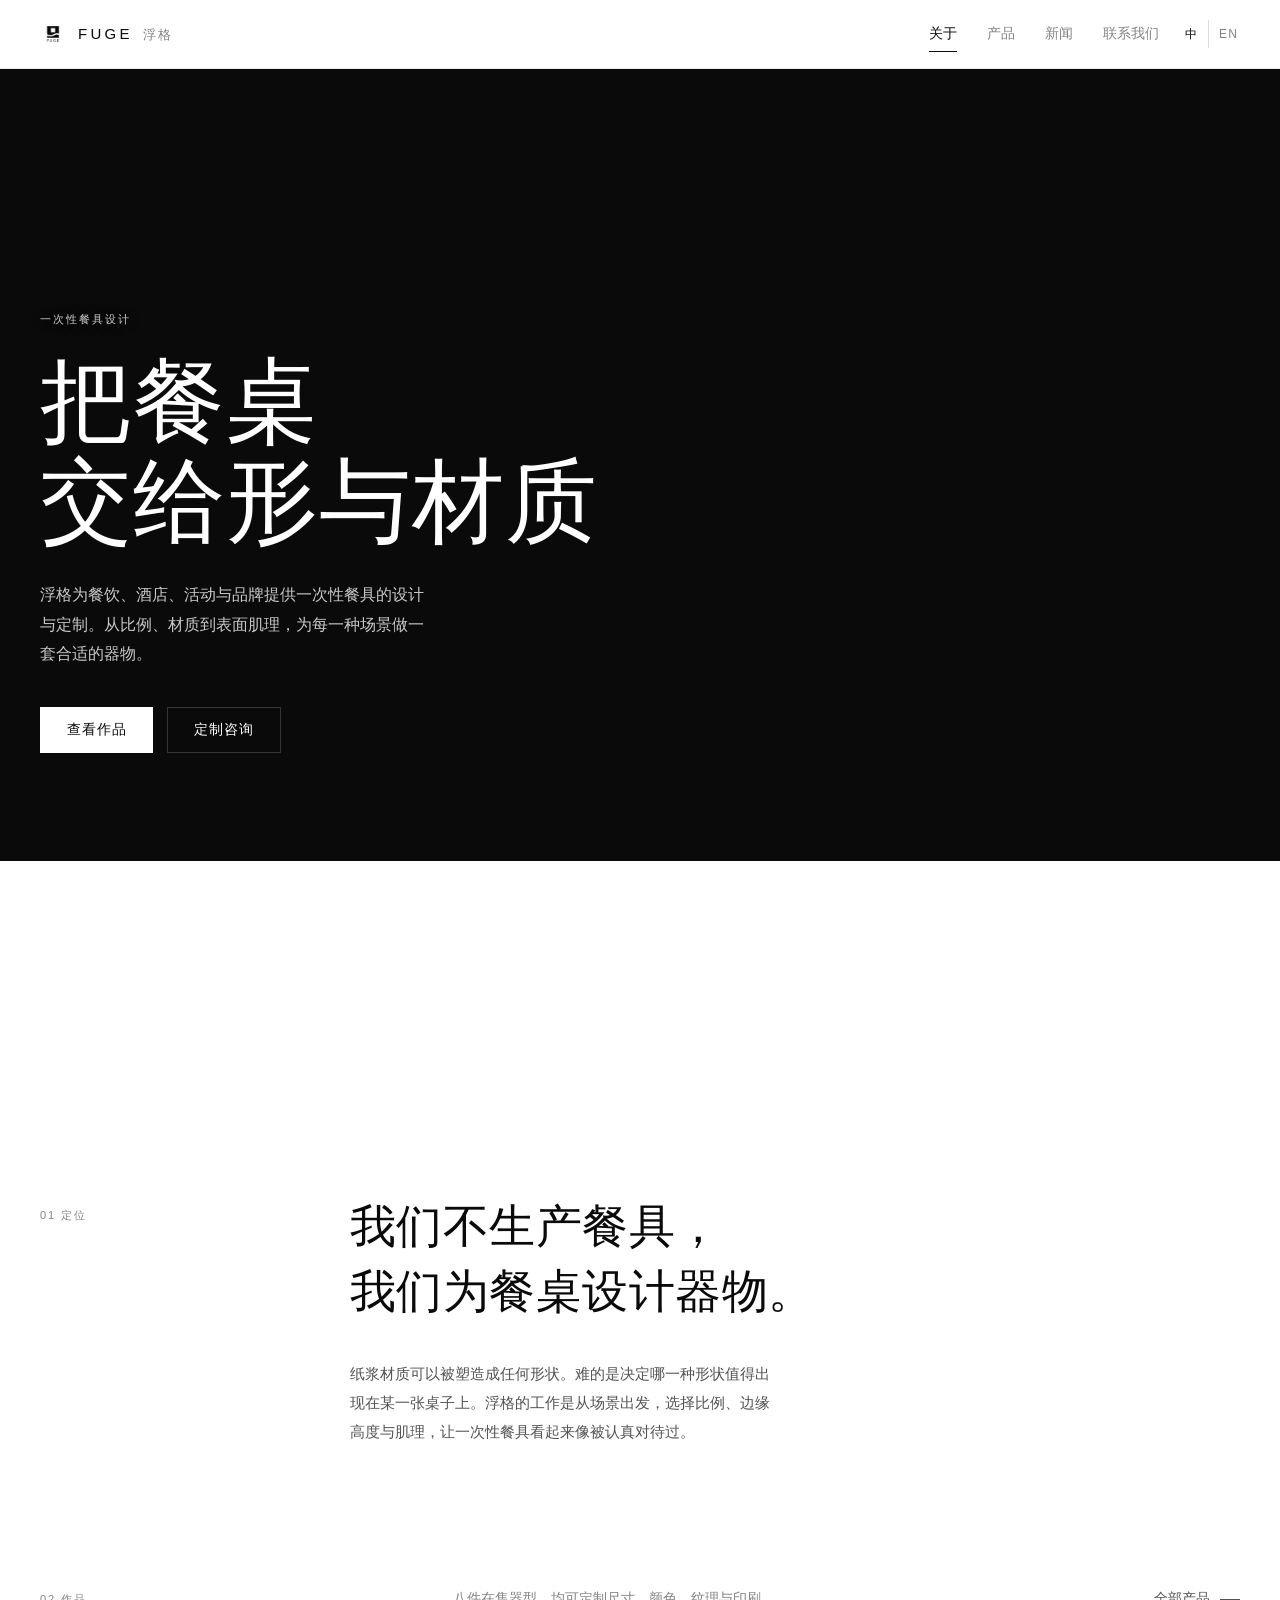
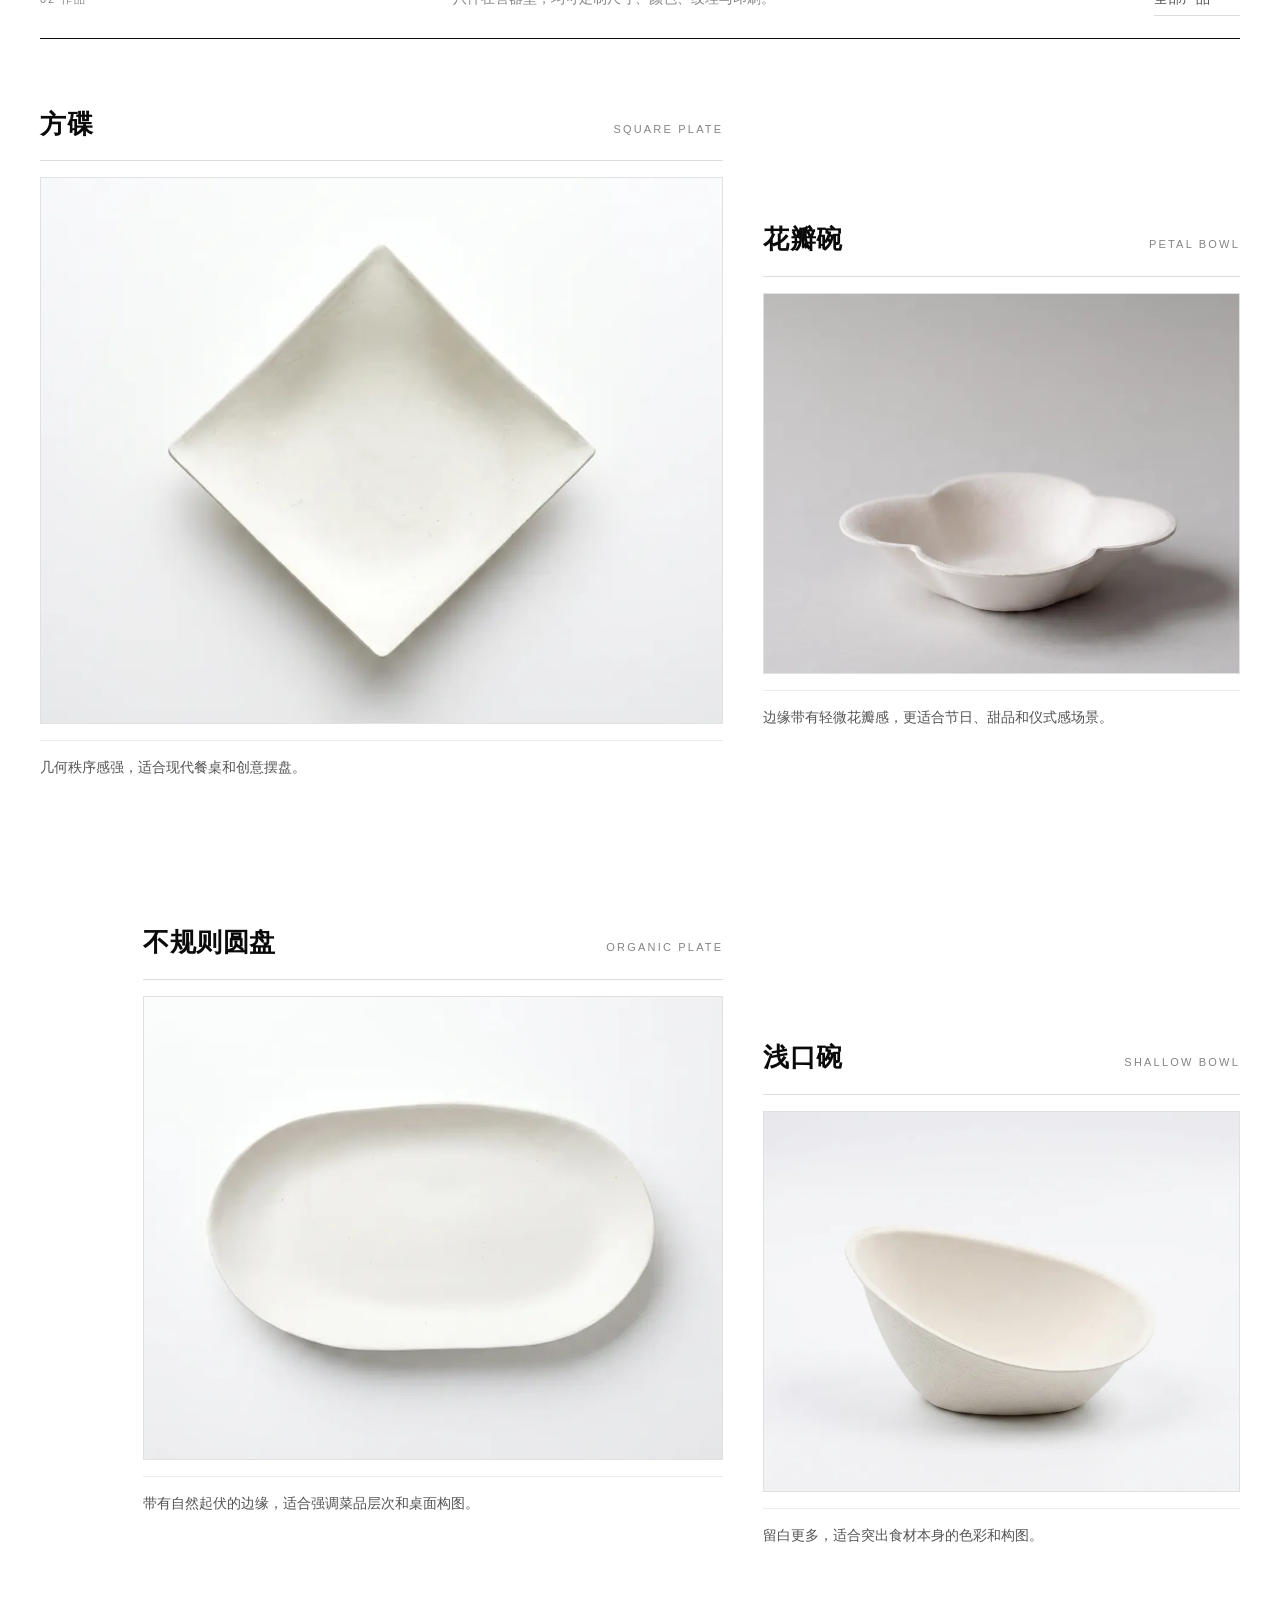
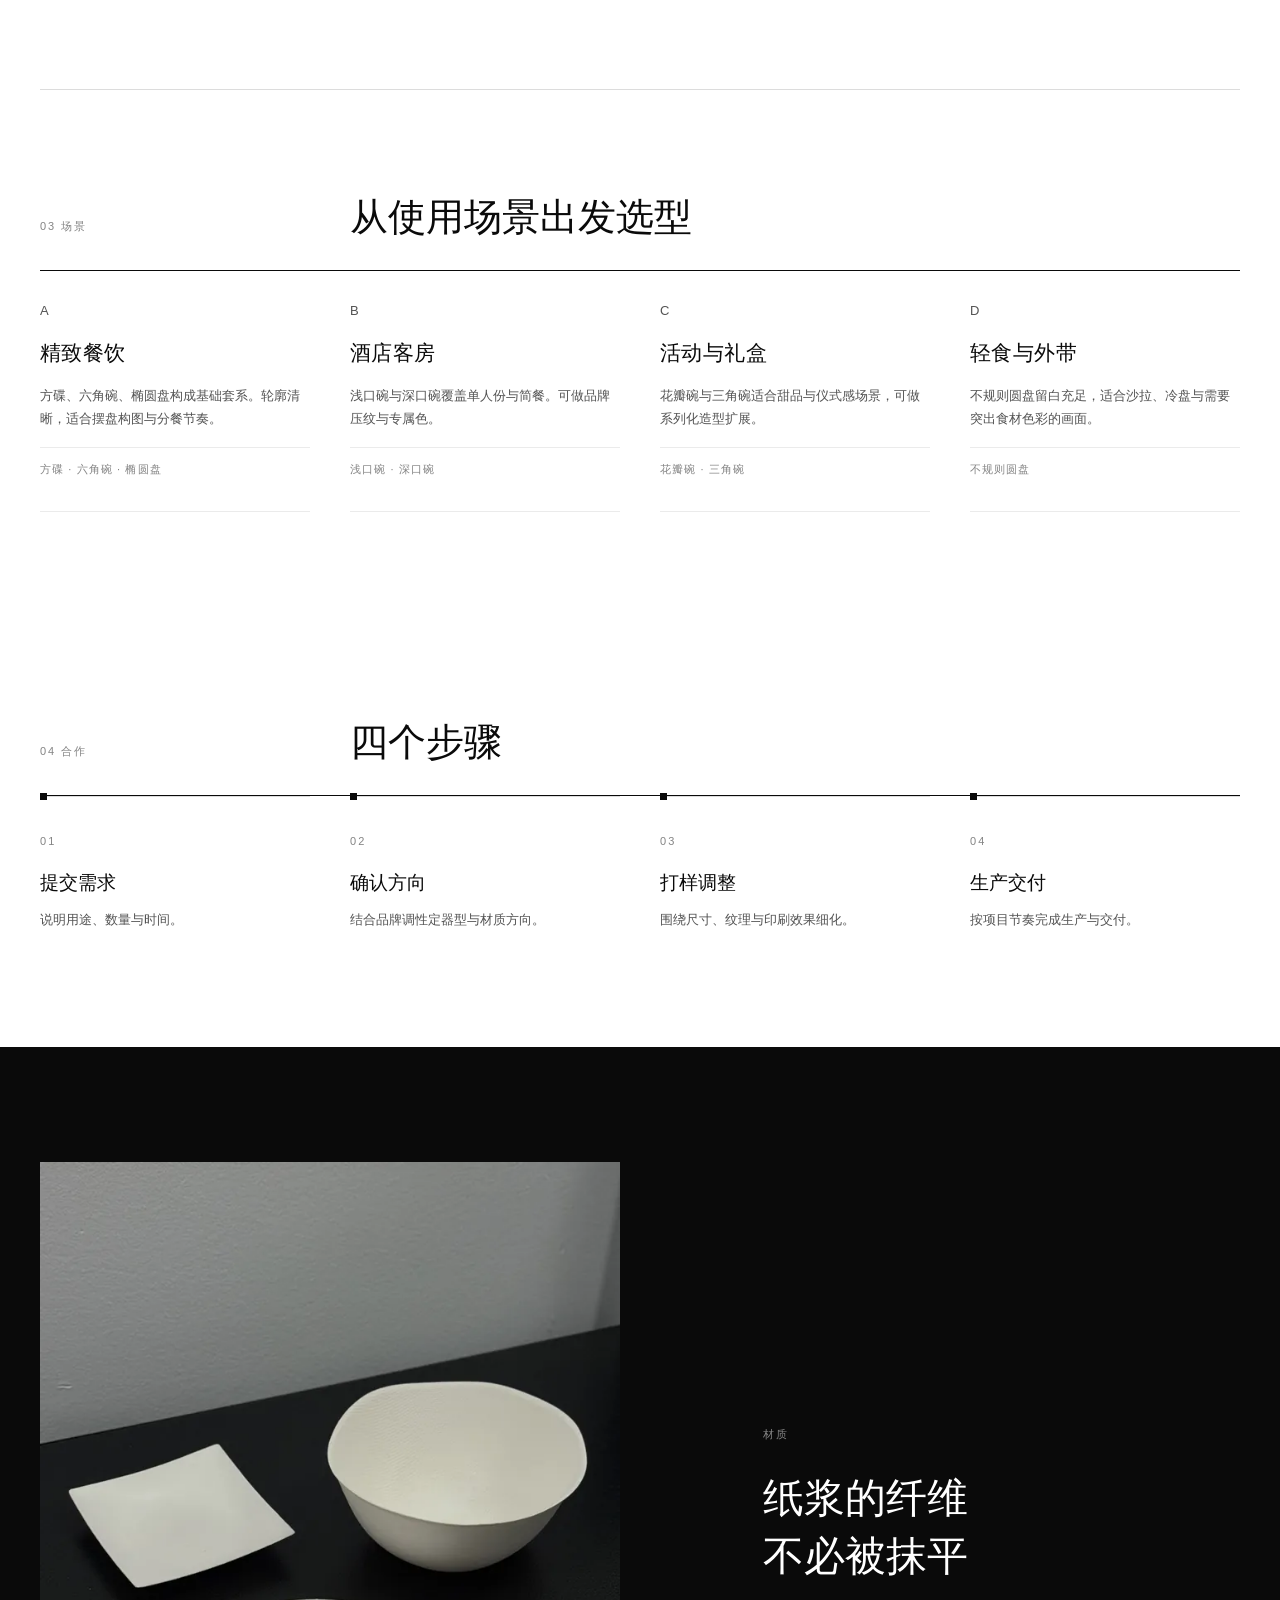
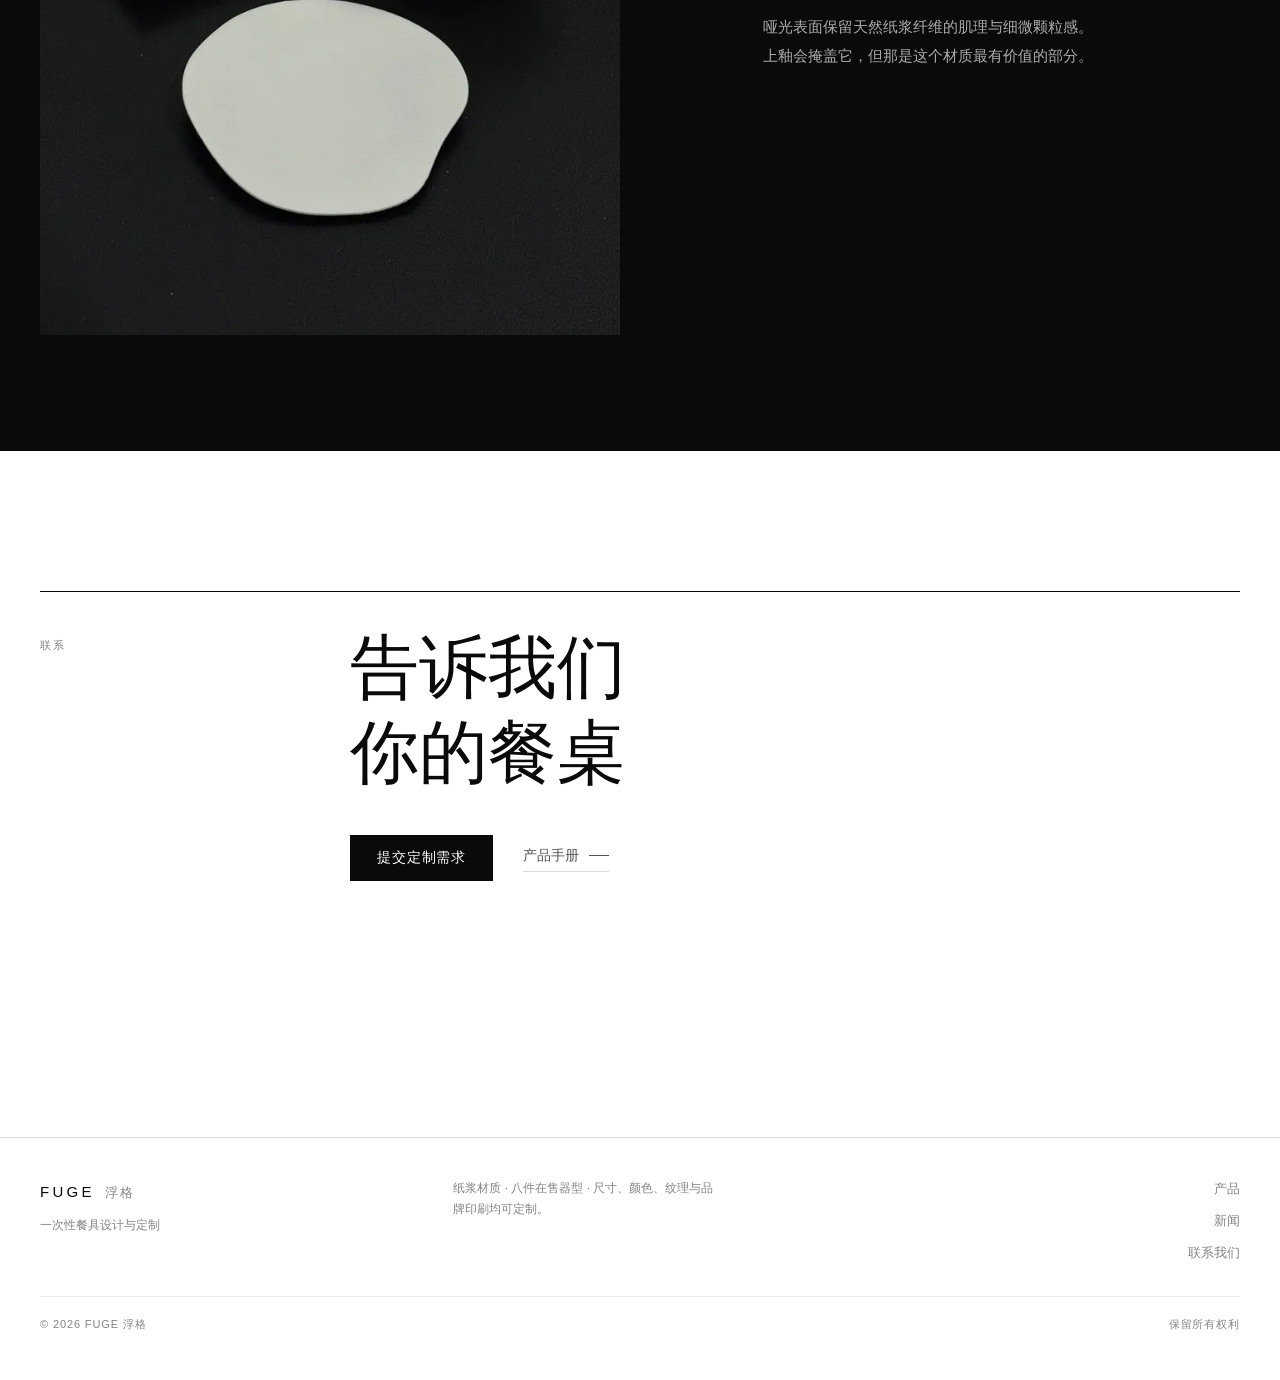
==== index.html @ ae61330e "Initial commit: FUGE site with optimized images, SEO metadata, and inquiry form backend" ====
<!doctype html>
<html lang="zh-CN">
<head>
  <meta charset="utf-8">
  <meta name="viewport" content="width=device-width, initial-scale=1">
  <title>浮格 FUGE｜一次性餐具设计与定制</title>
  <meta name="description" content="浮格 FUGE 是一次性餐具设计师品牌，为餐饮、酒店、活动与品牌提供纸浆餐具的设计与定制：尺寸、颜色、纹理与印刷均可调整。">
  <meta name="theme-color" content="#0a0a0a">
  <link rel="icon" href="assets/favicon-64.png" sizes="64x64" type="image/png">
  <link rel="apple-touch-icon" href="assets/apple-touch-icon.png">
  <link rel="stylesheet" href="styles.css">

  <meta property="og:type" content="website">
  <meta property="og:site_name" content="浮格 FUGE">
  <meta property="og:title" content="浮格 FUGE｜一次性餐具设计与定制">
  <meta property="og:description" content="为餐饮、酒店、活动与品牌设计纸浆餐具。八件在售器型，尺寸、颜色、纹理与印刷均可定制。">
  <meta property="og:image" content="assets/og-cover.jpg">
  <meta property="og:locale" content="zh_CN">
  <meta name="twitter:card" content="summary_large_image">
</head>
<body data-page="about" data-lang="zh">
  <a class="skip-link" href="#main"><span class="lang-zh">跳到主要内容</span><span class="lang-en">Skip to content</span></a>

  <header class="site-header">
    <div class="shell header-row">
      <a class="brand" href="index.html">
        <img class="brand-mark" src="assets/logo-128.png" width="26" height="26" alt="浮格 FUGE">
        <span class="brand-name">FUGE<span class="brand-cn">浮格</span></span>
      </a>
      <nav class="nav" id="site-nav" aria-label="主导航">
        <a data-nav="about" href="index.html" aria-current="page"><span class="lang-zh">关于</span><span class="lang-en">About</span></a>
        <a data-nav="products" href="products.html"><span class="lang-zh">产品</span><span class="lang-en">Products</span></a>
        <a data-nav="news" href="news.html"><span class="lang-zh">新闻</span><span class="lang-en">News</span></a>
        <a data-nav="contact" href="contact.html"><span class="lang-zh">联系我们</span><span class="lang-en">Contact</span></a>
      </nav>
      <div class="header-tools">
        <span class="lang-switch" role="group" aria-label="语言 / Language">
          <button type="button" data-lang-toggle="zh" aria-pressed="true">中</button>
          <button type="button" data-lang-toggle="en" aria-pressed="false">EN</button>
        </span>
        <button class="menu-toggle" type="button" aria-expanded="false" aria-controls="site-nav">
          <span class="menu-toggle-icon" aria-hidden="true"></span>
          <span class="lang-zh">菜单</span><span class="lang-en">Menu</span>
        </button>
      </div>
    </div>
  </header>

  <main id="main">

    <!-- 1. Hero — 深色，全出血场景 -->
    <section class="hero">
      <picture class="hero-picture">
        <source media="(max-width: 760px)" srcset="assets/img/hero-mobile-600.webp 600w, assets/img/hero-mobile-900.webp 900w" sizes="100vw">
        <source srcset="assets/img/hero-1200.webp 1200w, assets/img/hero-1792.webp 1792w" sizes="100vw">
        <img class="hero-image" src="assets/img/hero-1792.webp" width="1792" height="1008" alt="浮格纸浆餐具在深色餐桌上的静物场景" fetchpriority="high" decoding="async">
      </picture>
      <div class="hero-veil"></div>
      <div class="shell hero-body">
        <p class="micro"><span class="lang-zh">一次性餐具设计</span><span class="lang-en">Disposable Tableware Design</span></p>
        <h1 class="hero-title">
          <span class="lang-zh">把餐桌<br>交给形与材质</span>
          <span class="lang-en">Form and material<br>for the table</span>
        </h1>
        <p class="hero-lede">
          <span class="lang-zh">浮格为餐饮、酒店、活动与品牌提供一次性餐具的设计与定制。从比例、材质到表面肌理，为每一种场景做一套合适的器物。</span>
          <span class="lang-en">FUGE designs and customizes disposable tableware for restaurants, hotels, events, and brands — from proportion and material to surface texture.</span>
        </p>
        <div class="hero-actions">
          <a class="btn btn-light" href="products.html">
            <span class="lang-zh">查看作品</span><span class="lang-en">View works</span>
          </a>
          <a class="btn btn-ghost-light" href="contact.html">
            <span class="lang-zh">定制咨询</span><span class="lang-en">Start a project</span>
          </a>
        </div>
      </div>
    </section>

    <div class="page">

    <!-- 2. 定位陈述 — 一句，不做三列卡片 -->
    <section class="shell statement">
      <div class="statement-grid">
        <p class="statement-index micro">01 <span class="lang-zh">定位</span><span class="lang-en">Positioning</span></p>
        <div class="statement-body">
          <p class="statement-zh">
            <span class="lang-zh">我们不生产餐具，<br>我们为餐桌设计器物。</span>
            <span class="lang-en">We don't make tableware.<br>We design objects for the table.</span>
          </p>
          <p class="statement-note">
            <span class="lang-zh">纸浆材质可以被塑造成任何形状。难的是决定哪一种形状值得出现在某一张桌子上。浮格的工作是从场景出发，选择比例、边缘高度与肌理，让一次性餐具看起来像被认真对待过。</span>
            <span class="lang-en">Pulp can be formed into almost any shape. The harder task is deciding which shape deserves to be on a given table. FUGE works from the scene inward — choosing proportion, rim height, and texture so disposable tableware reads as considered.</span>
          </p>
        </div>
      </div>
    </section>

    <!-- 3. 精选作品 — 偏移网格标本块 -->
    <section class="shell works">
      <div class="works-head">
        <p class="micro">02 <span class="lang-zh">作品</span><span class="lang-en">Selected Works</span></p>
        <p class="works-head-note">
          <span class="lang-zh">八件在售器型，均可定制尺寸、颜色、纹理与印刷。</span>
          <span class="lang-en">Eight forms in production, all customizable in size, color, texture, and print.</span>
        </p>
        <a class="link-arrow" href="products.html">
          <span class="lang-zh">全部产品</span><span class="lang-en">All products</span>
        </a>
      </div>
      <div id="featured-products" class="specimen-grid"></div>
    </section>

    <!-- 4. 按场景选型 — 服务采购决策 -->
    <section class="shell scenarios">
      <div class="scenarios-head">
        <p class="micro">03 <span class="lang-zh">场景</span><span class="lang-en">By Scenario</span></p>
        <h2 class="section-title">
          <span class="lang-zh">从使用场景出发选型</span>
          <span class="lang-en">Choose by how you'll use it</span>
        </h2>
      </div>
      <div class="scenario-grid">
        <article class="scenario">
          <p class="scenario-num">A</p>
          <h3><span class="lang-zh">精致餐饮</span><span class="lang-en">Fine Dining</span></h3>
          <p><span class="lang-zh">方碟、六角碗、椭圆盘构成基础套系。轮廓清晰，适合摆盘构图与分餐节奏。</span><span class="lang-en">Square Plate, Hex Bowl, and Oval Plate form the core set. Clear silhouettes for plating and portioning.</span></p>
          <p class="scenario-forms">方碟 · 六角碗 · 椭圆盘</p>
        </article>
        <article class="scenario">
          <p class="scenario-num">B</p>
          <h3><span class="lang-zh">酒店客房</span><span class="lang-en">Hotel Service</span></h3>
          <p><span class="lang-zh">浅口碗与深口碗覆盖单人份与简餐。可做品牌压纹与专属色。</span><span class="lang-en">Shallow and Deep Bowl cover single portions and light meals. Embossing and custom colors available.</span></p>
          <p class="scenario-forms">浅口碗 · 深口碗</p>
        </article>
        <article class="scenario">
          <p class="scenario-num">C</p>
          <h3><span class="lang-zh">活动与礼盒</span><span class="lang-en">Events &amp; Gifts</span></h3>
          <p><span class="lang-zh">花瓣碗与三角碗适合甜品与仪式感场景，可做系列化造型扩展。</span><span class="lang-en">Petal and Tri Bowl suit desserts and ceremonial settings, expandable into full form families.</span></p>
          <p class="scenario-forms">花瓣碗 · 三角碗</p>
        </article>
        <article class="scenario">
          <p class="scenario-num">D</p>
          <h3><span class="lang-zh">轻食与外带</span><span class="lang-en">Light &amp; Takeaway</span></h3>
          <p><span class="lang-zh">不规则圆盘留白充足，适合沙拉、冷盘与需要突出食材色彩的画面。</span><span class="lang-en">Organic Plate offers generous negative space for salads, cold dishes, and food-forward presentation.</span></p>
          <p class="scenario-forms">不规则圆盘</p>
        </article>
      </div>
    </section>

    <!-- 5. 定制流程 — 横向细线时间轴，无卡片 -->
    <section class="shell process">
      <div class="process-head">
        <p class="micro">04 <span class="lang-zh">合作</span><span class="lang-en">Process</span></p>
        <h2 class="section-title">
          <span class="lang-zh">四个步骤</span><span class="lang-en">Four steps</span>
        </h2>
      </div>
      <ol class="process-line">
        <li class="process-step">
          <span class="process-num">01</span>
          <h3><span class="lang-zh">提交需求</span><span class="lang-en">Inquiry</span></h3>
          <p><span class="lang-zh">说明用途、数量与时间。</span><span class="lang-en">Tell us the use, quantity, and timeline.</span></p>
        </li>
        <li class="process-step">
          <span class="process-num">02</span>
          <h3><span class="lang-zh">确认方向</span><span class="lang-en">Direction</span></h3>
          <p><span class="lang-zh">结合品牌调性定器型与材质方向。</span><span class="lang-en">Align form and material with your brand.</span></p>
        </li>
        <li class="process-step">
          <span class="process-num">03</span>
          <h3><span class="lang-zh">打样调整</span><span class="lang-en">Sampling</span></h3>
          <p><span class="lang-zh">围绕尺寸、纹理与印刷效果细化。</span><span class="lang-en">Refine size, texture, and print result.</span></p>
        </li>
        <li class="process-step">
          <span class="process-num">04</span>
          <h3><span class="lang-zh">生产交付</span><span class="lang-en">Delivery</span></h3>
          <p><span class="lang-zh">按项目节奏完成生产与交付。</span><span class="lang-en">Production and delivery on your schedule.</span></p>
        </li>
      </ol>
    </section>

    <!-- 6. 材质与工艺 — 深色，质感 -->
    <section class="material">
      <div class="shell material-grid">
        <div class="material-media">
          <img src="assets/img/material-1200.webp"
               srcset="assets/img/material-700.webp 700w, assets/img/material-1200.webp 1200w"
               sizes="(max-width: 760px) 92vw, 600px"
               width="1200" height="1600"
               alt="纸浆餐具的哑光表面与压纹肌理特写" loading="lazy" decoding="async">
        </div>
        <div class="material-body">
          <p class="micro"><span class="lang-zh">材质</span><span class="lang-en">Material</span></p>
          <p class="material-zh">
            <span class="lang-zh">纸浆的纤维<br>不必被抹平</span>
            <span class="lang-en">Pulp fiber<br>needn't be erased</span>
          </p>
          <p class="material-note">
            <span class="lang-zh">哑光表面保留天然纸浆纤维的肌理与细微颗粒感。上釉会掩盖它，但那是这个材质最有价值的部分。</span>
            <span class="lang-en">The matte surface keeps the natural fiber texture and fine grain of pulp. Glazing would hide it, but that texture is the material's most valuable quality.</span>
          </p>
        </div>
      </div>
    </section>

    <!-- 7. 联系 CTA -->
    <section class="shell contact-cta">
      <div class="contact-cta-grid">
        <p class="micro"><span class="lang-zh">联系</span><span class="lang-en">Contact</span></p>
        <div>
          <p class="contact-cta-title">
            <span class="lang-zh">告诉我们<br>你的餐桌</span>
            <span class="lang-en">Tell us<br>about your table</span>
          </p>
          <div class="contact-cta-actions">
            <a class="btn btn-dark" href="contact.html">
              <span class="lang-zh">提交定制需求</span><span class="lang-en">Start an inquiry</span>
            </a>
            <a class="link-arrow" href="assets/catalog.pdf" target="_blank" rel="noopener">
              <span class="lang-zh">产品手册</span><span class="lang-en">Catalog PDF</span>
            </a>
          </div>
        </div>
      </div>
    </section>

    </div><!-- /.page -->

  </main>

  <footer class="site-footer">
    <div class="shell footer-row">
      <div class="footer-brand">
        <span class="brand-name">FUGE<span class="brand-cn">浮格</span></span>
        <p><span class="lang-zh">一次性餐具设计与定制</span><span class="lang-en">Disposable tableware design and customization</span></p>
      </div>
      <div class="footer-meta">
        <p class="footer-note">
          <span class="lang-zh">纸浆材质 · 八件在售器型 · 尺寸、颜色、纹理与品牌印刷均可定制。</span>
          <span class="lang-en">Pulp material · eight forms in production · custom size, color, texture, and print.</span>
        </p>
      </div>
      <div class="footer-links">
        <a href="products.html"><span class="lang-zh">产品</span><span class="lang-en">Products</span></a>
        <a href="news.html"><span class="lang-zh">新闻</span><span class="lang-en">News</span></a>
        <a href="contact.html"><span class="lang-zh">联系我们</span><span class="lang-en">Contact</span></a>
      </div>
    </div>
    <div class="shell footer-base">
      <p>© 2026 FUGE 浮格</p>
      <p><span class="lang-zh">保留所有权利</span><span class="lang-en">All rights reserved</span></p>
    </div>
  </footer>

  <script type="application/ld+json">
  {
    "@context": "https://schema.org",
    "@type": "Organization",
    "name": "浮格 FUGE",
    "alternateName": "FUGE",
    "description": "一次性餐具设计师品牌，为餐饮、酒店、活动与品牌提供纸浆餐具的设计与定制。"
  }
  </script>
  <script src="script.js"></script>
</body>
</html>
---- styles.css ----
/* ============================================================
   FUGE 浮格 — 方向 A+C
   A 单件尺度·静物标本 + C 格的偏移·网格秩序中的浮动
   黑白为结构：深色区=场景质感，浅色区=标本信息
   ============================================================ */

:root {
  color-scheme: light;

  --paper: #ffffff;
  --mount: #f4f4f4;
  --ink: #0a0a0a;
  --ink-70: rgba(10, 10, 10, 0.70);
  --ink-50: rgba(10, 10, 10, 0.50);
  --hairline: rgba(10, 10, 10, 0.14);
  --hairline-soft: rgba(10, 10, 10, 0.08);
  --hairline-light: rgba(255, 255, 255, 0.18);
  --on-dark: #ffffff;
  --on-dark-60: rgba(255, 255, 255, 0.60);

  --serif: "Songti SC", "Source Han Serif SC", "Noto Serif CJK SC", "SimSun", serif;
  --sans: "Helvetica Neue", Helvetica, Inter, "PingFang SC", "Hiragino Sans GB", "Microsoft YaHei", sans-serif;

  --max: 1240px;
  --gutter: 40px;
  --col: calc((var(--max) - var(--gutter) * 11) / 12);
}

*,
*::before,
*::after { box-sizing: border-box; }

html { scroll-behavior: smooth; overflow-x: clip; }

body {
  margin: 0;
  min-width: 320px;
  overflow-x: clip;
  background: var(--paper);
  color: var(--ink);
  font-family: var(--sans);
  font-size: 16px;
  line-height: 1.7;
  -webkit-font-smoothing: antialiased;
}

img { display: block; max-width: 100%; height: auto; }
a { color: inherit; text-decoration: none; }
h1, h2, h3, h4, p, ul, ol, figure { margin: 0; }
ol, ul { padding: 0; list-style: none; }

button, input, select, textarea { font: inherit; color: inherit; }
button { cursor: pointer; background: none; border: 0; padding: 0; }

:focus-visible {
  outline: 1px solid var(--ink);
  outline-offset: 3px;
}

/* 键盘用户跳过导航，直接到正文 */
.skip-link {
  position: fixed;
  top: 0;
  left: 16px;
  z-index: 100;
  padding: 10px 18px;
  background: var(--ink);
  color: var(--on-dark);
  font-size: 13px;
  letter-spacing: 0.06em;
  transform: translateY(-120%);
  transition: transform 180ms ease;
}
.skip-link:focus { transform: translateY(0); }
.skip-link:focus-visible { outline: 2px solid var(--on-dark); outline-offset: -4px; }

/* 中英切换：默认隐藏英文 */
.lang-en { display: none; }
body[data-lang="en"] .lang-zh { display: none; }
body[data-lang="en"] .lang-en { display: inline; }
body[data-lang="en"] .lang-en.block,
.lang-en.block { display: none; }
body[data-lang="en"] .lang-en.block { display: block; }

.shell {
  width: min(var(--max), calc(100% - var(--gutter) * 2));
  margin-inline: auto;
}

/* ---------- micro 标签：英文超细无衬线，中文小号 ---------- */
.micro {
  display: block;
  margin: 0;
  font-family: var(--sans);
  font-size: 11px;
  font-weight: 400;
  line-height: 1.4;
  letter-spacing: 0.18em;
  text-transform: uppercase;
  color: var(--ink-50);
}
body[data-lang="en"] .micro { letter-spacing: 0.22em; }

/* ---------- 按钮 ---------- */
.btn {
  display: inline-flex;
  align-items: center;
  justify-content: center;
  min-height: 46px;
  padding: 0 26px;
  border: 1px solid transparent;
  border-radius: 0;
  font-size: 14px;
  letter-spacing: 0.06em;
  transition: background-color 200ms ease, color 200ms ease, border-color 200ms ease;
}
.btn-light { background: var(--on-dark); color: var(--ink); border-color: var(--on-dark); }
.btn-light:hover { background: transparent; color: var(--on-dark); border-color: var(--on-dark); }
.btn-ghost-light { color: var(--on-dark); border-color: var(--hairline-light); }
.btn-ghost-light:hover { color: var(--ink); background: var(--on-dark); border-color: var(--on-dark); }
.btn-dark { background: var(--ink); color: var(--on-dark); border-color: var(--ink); }
.btn-dark:hover { background: transparent; color: var(--ink); border-color: var(--ink); }
.btn-ghost { border-color: var(--hairline); color: var(--ink); }
.btn-ghost:hover { border-color: var(--ink); }
.btn-primary { background: var(--ink); color: var(--on-dark); border-color: var(--ink); }
.btn-primary:hover { background: transparent; color: var(--ink); }

.link-arrow {
  display: inline-flex;
  align-items: center;
  gap: 10px;
  padding-bottom: 4px;
  border-bottom: 1px solid var(--hairline);
  font-size: 14px;
  color: var(--ink-70);
  transition: color 200ms ease, border-color 200ms ease;
}
.link-arrow::after {
  content: "";
  width: 20px;
  height: 1px;
  background: currentColor;
  transition: width 200ms ease;
}
.link-arrow:hover { color: var(--ink); border-color: var(--ink); }
.link-arrow:hover::after { width: 30px; }

/* ---------- 页头 ---------- */
.site-header {
  position: sticky;
  top: 0;
  z-index: 40;
  background: rgba(255, 255, 255, 0.92);
  backdrop-filter: blur(12px);
  border-bottom: 1px solid var(--hairline-soft);
}
.header-row {
  display: flex;
  align-items: center;
  gap: 24px;
  min-height: 68px;
}
.brand { display: inline-flex; align-items: center; gap: 12px; margin-right: auto; }
.brand-mark { width: 26px; height: 26px; object-fit: contain; }
.brand-name {
  font-family: var(--sans);
  font-size: 15px;
  font-weight: 500;
  letter-spacing: 0.22em;
}
.brand-cn {
  margin-left: 10px;
  font-family: var(--serif);
  font-size: 13px;
  letter-spacing: 0.16em;
  color: var(--ink-50);
}

.nav { display: flex; align-items: center; gap: 30px; }
.nav a {
  position: relative;
  font-size: 14px;
  color: var(--ink-50);
  transition: color 200ms ease;
}
.nav a::after {
  content: "";
  position: absolute;
  left: 0; right: 0; bottom: -6px;
  height: 1px;
  background: var(--ink);
  transform: scaleX(0);
  transform-origin: left;
  transition: transform 240ms ease;
}
.nav a:hover { color: var(--ink); }
.nav a:hover::after,
.nav a.active::after { transform: scaleX(1); }
.nav a.active { color: var(--ink); }

.lang-switch { display: inline-flex; align-items: center; gap: 8px; }
.lang-switch button {
  font-size: 12px;
  letter-spacing: 0.1em;
  color: var(--ink-50);
  padding: 4px 2px;
  transition: color 200ms ease;
}
.lang-switch button.active { color: var(--ink); }
.lang-switch button:hover { color: var(--ink); }
.lang-switch button + button { border-left: 1px solid var(--hairline); padding-left: 10px; }

.header-tools { display: flex; align-items: center; gap: 18px; }

/* 移动端点按菜单：桌面不显示 */
.menu-toggle { display: none; }

/* ============================================================
   1. HERO — 深色，全出血场景
   ============================================================ */
.hero {
  position: relative;
  width: 100%;
  margin-bottom: clamp(60px, 8vw, 110px);
  min-height: min(88vh, 860px);
  display: flex;
  align-items: flex-end;
  overflow: hidden;
  background: var(--ink);
}
.hero-picture {
  position: absolute;
  inset: 0;
  display: block;
}
.hero-image {
  width: 100%;
  height: 100%;
  object-fit: cover;
  object-position: center 42%;
}
.hero-veil {
  position: absolute;
  inset: 0;
  background:
    radial-gradient(125% 100% at 0% 100%, rgba(10,10,10,0.80) 0%, rgba(10,10,10,0.52) 42%, rgba(10,10,10,0.10) 74%, rgba(10,10,10,0) 100%),
    linear-gradient(90deg, rgba(10,10,10,0.42) 0%, rgba(10,10,10,0.22) 34%, rgba(10,10,10,0.04) 62%, rgba(10,10,10,0) 100%),
    linear-gradient(180deg, rgba(10,10,10,0.26) 0%, rgba(10,10,10,0.04) 38%, rgba(10,10,10,0.34) 100%);
}
.hero-body {
  position: relative;
  z-index: 2;
  padding: 0 0 clamp(56px, 9vw, 108px);
  color: var(--on-dark);
}
.hero .micro { color: rgba(255,255,255,0.80); margin-bottom: 26px; text-shadow: 0 1px 14px rgba(10,10,10,0.45); }
.hero-title {
  font-family: var(--serif);
  font-size: clamp(44px, 7.2vw, 104px);
  font-weight: 400;
  line-height: 1.08;
  letter-spacing: 0.01em;
  max-width: 16ch;
}
.hero-lede {
  margin-top: 28px;
  max-width: 44ch;
  font-size: 16px;
  line-height: 1.85;
  color: rgba(255,255,255,0.78);
}
.hero-actions { display: flex; flex-wrap: wrap; gap: 14px; margin-top: 38px; }

/* ============================================================
   2. 定位陈述 — 单栏偏移，不用三列卡片
   ============================================================ */
.statement { padding: clamp(80px, 11vw, 150px) 0 clamp(60px, 8vw, 104px); }
.statement-grid {
  display: grid;
  grid-template-columns: repeat(12, 1fr);
  column-gap: var(--gutter);
  row-gap: 36px;
}
.statement-index { grid-column: 1 / 3; padding-top: 14px; }
.statement-body { grid-column: 4 / 11; }
.statement-zh {
  font-family: var(--serif);
  font-size: clamp(28px, 3.6vw, 48px);
  line-height: 1.42;
  letter-spacing: 0.01em;
}
.statement-note {
  margin-top: 34px;
  max-width: 52ch;
  font-size: 15px;
  line-height: 1.95;
  color: var(--ink-70);
}

/* ============================================================
   3. 精选作品 — 偏移网格标本块（A 单件尺度 + C 偏移）
   ============================================================ */
.works { padding: clamp(20px, 3vw, 40px) 0 clamp(80px, 11vw, 150px); }
.works-head {
  display: grid;
  grid-template-columns: repeat(12, 1fr);
  column-gap: var(--gutter);
  align-items: baseline;
  padding-bottom: 22px;
  border-bottom: 1px solid var(--ink);
}
.works-head .micro { grid-column: 1 / 4; }
.works-head-note { grid-column: 5 / 11; font-size: 14px; color: var(--ink-50); }
.works-head .link-arrow { grid-column: 11 / 13; justify-self: end; }

.specimen-grid {
  display: grid;
  grid-template-columns: repeat(12, 1fr);
  column-gap: var(--gutter);
  row-gap: clamp(48px, 7vw, 96px);
  padding-top: clamp(40px, 5vw, 68px);
}
.specimen { display: block; position: relative; }
/* 刻意偏移：宽块与窄块错落、起点不同，制造"浮动"但不失序。
   显式指定 grid-row/grid-column，确保同排不共用栏位。 */
.specimen:nth-child(1) { grid-column: 1 / 8;  grid-row: 1; }
.specimen:nth-child(2) { grid-column: 8 / 13; grid-row: 1; margin-top: clamp(52px, 9vw, 140px); }
.specimen:nth-child(3) { grid-column: 2 / 8;  grid-row: 2; margin-top: clamp(24px, 4vw, 56px); }
.specimen:nth-child(4) { grid-column: 8 / 13; grid-row: 2; margin-top: clamp(72px, 13vw, 190px); }

.specimen-top {
  display: flex;
  justify-content: space-between;
  align-items: baseline;
  gap: 16px;
  padding-bottom: 14px;
  border-bottom: 1px solid var(--hairline);
}
.specimen-name {
  font-family: var(--serif);
  font-size: clamp(20px, 2vw, 27px);
  letter-spacing: 0.02em;
}
.specimen-en {
  font-size: 11px;
  font-weight: 300;
  letter-spacing: 0.2em;
  text-transform: uppercase;
  color: var(--ink-50);
  white-space: nowrap;
}
.specimen-media {
  position: relative;
  margin-top: 16px;
  aspect-ratio: 5 / 4;
  overflow: hidden;
  background: var(--mount);
  border: 1px solid var(--hairline-soft);
}
.specimen-media img {
  width: 100%;
  height: 100%;
  object-fit: cover;
  transition: transform 600ms cubic-bezier(0.2, 0.6, 0.2, 1);
}
.specimen:hover .specimen-media img { transform: scale(1.035); }

/* 展签：hover 浮现 */
.specimen-tag {
  position: absolute;
  left: 0;
  bottom: 0;
  display: flex;
  gap: 18px;
  padding: 12px 16px;
  background: rgba(255,255,255,0.94);
  backdrop-filter: blur(6px);
  border-top: 1px solid var(--hairline);
  border-right: 1px solid var(--hairline);
  font-size: 11px;
  line-height: 1.5;
  letter-spacing: 0.04em;
  color: var(--ink-70);
  opacity: 0;
  transform: translateY(6px);
  transition: opacity 260ms ease, transform 260ms ease;
  pointer-events: none;
}
.specimen:hover .specimen-tag,
.specimen:focus-visible .specimen-tag { opacity: 1; transform: translateY(0); }
.specimen-tag strong { display: block; font-weight: 500; color: var(--ink); }

.specimen-caption {
  display: flex;
  gap: 20px;
  align-items: flex-start;
  margin-top: 16px;
  padding-top: 14px;
  border-top: 1px solid var(--hairline-soft);
  font-size: 14px;
  line-height: 1.8;
  color: var(--ink-70);
}
.specimen-caption p { flex: 1; max-width: 46ch; }

/* ============================================================
   4. 场景选型 — 服务采购决策
   ============================================================ */
.scenarios {
  padding: clamp(60px, 8vw, 110px) 0;
  border-top: 1px solid var(--hairline);
}
.scenarios-head {
  display: grid;
  grid-template-columns: repeat(12, 1fr);
  column-gap: var(--gutter);
  row-gap: 24px;
  align-items: baseline;
  padding-bottom: 26px;
  border-bottom: 1px solid var(--ink);
}
.scenarios-head .micro { grid-column: 1 / 4; }
.section-title {
  grid-column: 4 / 13;
  font-family: var(--serif);
  font-size: clamp(24px, 3vw, 38px);
  font-weight: 400;
  line-height: 1.35;
}
.scenario-grid {
  display: grid;
  grid-template-columns: repeat(4, 1fr);
  column-gap: var(--gutter);
}
.scenario {
  padding: 28px 0 32px;
  border-bottom: 1px solid var(--hairline-soft);
}
.scenario-num {
  font-family: var(--sans);
  font-size: 11px;
  font-weight: 300;
  letter-spacing: 0.2em;
  color: var(--ink-50);
}
.scenario h3 {
  margin: 14px 0 12px;
  font-family: var(--serif);
  font-size: 21px;
  font-weight: 400;
  letter-spacing: 0.02em;
}
.scenario p { font-size: 13px; line-height: 1.8; color: var(--ink-70); }
.scenario-forms {
  margin-top: 16px;
  padding-top: 12px;
  border-top: 1px solid var(--hairline-soft);
  font-size: 11px !important;
  letter-spacing: 0.1em;
  color: var(--ink-50) !important;
}

/* ============================================================
   5. 定制流程 — 横向细线时间轴
   ============================================================ */
.process { padding: clamp(60px, 8vw, 110px) 0 clamp(70px, 9vw, 120px); }
.process-head {
  display: grid;
  grid-template-columns: repeat(12, 1fr);
  column-gap: var(--gutter);
  align-items: baseline;
  padding-bottom: 26px;
  border-bottom: 1px solid var(--ink);
}
.process-head .micro { grid-column: 1 / 4; }
.process-head .section-title { grid-column: 4 / 13; }
.process-line {
  display: grid;
  grid-template-columns: repeat(4, 1fr);
  column-gap: var(--gutter);
}
.process-step {
  position: relative;
  padding: 30px 0 0;
}
/* 顶部细线 + 节点 */
.process-step::before {
  content: "";
  position: absolute;
  top: 0; left: 0; right: 0;
  height: 1px;
  background: var(--hairline);
}
.process-step::after {
  content: "";
  position: absolute;
  top: 0; left: 0;
  width: 7px; height: 7px;
  background: var(--ink);
  transform: translateY(-3px);
}
.process-num {
  font-size: 11px;
  font-weight: 300;
  letter-spacing: 0.2em;
  color: var(--ink-50);
}
.process-step h3 {
  margin: 14px 0 10px;
  font-family: var(--serif);
  font-size: 19px;
  font-weight: 400;
}
.process-step p { font-size: 13px; line-height: 1.75; color: var(--ink-70); max-width: 30ch; }

/* ============================================================
   6. 材质与工艺 — 深色
   ============================================================ */
.material { background: var(--ink); color: var(--on-dark); padding: clamp(70px, 9vw, 130px) 0; }
.material-grid {
  display: grid;
  grid-template-columns: repeat(12, 1fr);
  column-gap: var(--gutter);
  row-gap: 40px;
  align-items: center;
}
.material-media { grid-column: 1 / 7; }
.material-media img { width: 100%; aspect-ratio: 3 / 4; object-fit: cover; }
.material-body { grid-column: 8 / 13; }
.material-body .micro { color: rgba(255,255,255,0.5); margin-bottom: 26px; }
.material-zh {
  font-family: var(--serif);
  font-size: clamp(26px, 3.2vw, 42px);
  line-height: 1.42;
}
.material-note {
  margin-top: 28px;
  max-width: 40ch;
  font-size: 15px;
  line-height: 1.9;
  color: rgba(255,255,255,0.66);
}

/* ============================================================
   7. 联系 CTA
   ============================================================ */
.contact-cta { padding: clamp(80px, 11vw, 150px) 0; }
.contact-cta-grid {
  display: grid;
  grid-template-columns: repeat(12, 1fr);
  column-gap: var(--gutter);
  row-gap: 28px;
  padding-top: 34px;
  border-top: 1px solid var(--ink);
}
.contact-cta-grid > .micro { grid-column: 1 / 4; padding-top: 12px; }
.contact-cta-grid > div { grid-column: 4 / 12; }
.contact-cta-title {
  font-family: var(--serif);
  font-size: clamp(34px, 5.4vw, 72px);
  line-height: 1.22;
}
.contact-cta-actions { display: flex; align-items: center; gap: 30px; flex-wrap: wrap; margin-top: 40px; }

/* ---------- 页脚 ---------- */
.site-footer {
  border-top: 1px solid var(--hairline);
  padding: 40px 0 46px;
}
.footer-row {
  display: grid;
  grid-template-columns: repeat(12, 1fr);
  column-gap: var(--gutter);
  row-gap: 22px;
  align-items: start;
}
.footer-brand { grid-column: 1 / 4; }
.footer-brand p { margin-top: 10px; font-size: 12px; color: var(--ink-50); }
.footer-meta { grid-column: 5 / 10; }
.footer-note { font-size: 12px; line-height: 1.75; color: var(--ink-50); max-width: 40ch; }
.footer-links { grid-column: 10 / 13; display: flex; flex-direction: column; gap: 10px; align-items: flex-end; }
.footer-links a { font-size: 13px; color: var(--ink-50); transition: color 200ms ease; }
.footer-links a:hover { color: var(--ink); }

/* ============================================================
   进场动画：细线先现，图后到
   仅在 JS 确认可动效时才隐藏内容（.js-reveal 由 script.js 添加），
   否则 JS 失败或观察器未触发时内容必须始终可见。
   ============================================================ */
@media (prefers-reduced-motion: no-preference) {
  html.js-reveal .reveal { opacity: 0; transform: translateY(14px); }
  html.js-reveal .reveal.is-in {
    opacity: 1;
    transform: none;
    transition: opacity 700ms ease, transform 700ms cubic-bezier(0.2, 0.6, 0.2, 1);
  }
  /* 兜底：若观察器未在合理时间内标记，直接显示 */
  html.js-reveal.no-observer .reveal { opacity: 1; transform: none; }
}
@media (prefers-reduced-motion: reduce) {
  .reveal { opacity: 1; transform: none; }
  * { animation-duration: 0.01ms !important; transition-duration: 0.01ms !important; }
  html { scroll-behavior: auto; }
}

/* ============================================================
   响应式
   ============================================================ */
@media (max-width: 1080px) {
  :root { --gutter: 28px; }
  .specimen:nth-child(1) { grid-column: 1 / 9;  grid-row: 1; margin-top: 0; }
  .specimen:nth-child(2) { grid-column: 5 / 13; grid-row: 1; margin-top: clamp(40px, 6vw, 80px); }
  .specimen:nth-child(3) { grid-column: 1 / 9;  grid-row: 2; margin-top: 0; }
  .specimen:nth-child(4) { grid-column: 5 / 13; grid-row: 2; margin-top: clamp(40px, 6vw, 80px); }
  .statement-body { grid-column: 3 / 12; }
  .material-media { grid-column: 1 / 8; }
  .material-body { grid-column: 1 / 10; }
  .scenario-grid { grid-template-columns: repeat(2, 1fr); row-gap: 0; }
}

@media (max-width: 760px) {
  :root { --gutter: 20px; }

  .header-row { min-height: 58px; gap: 14px; padding: 0; }
  .brand-cn { display: none; }
  .header-tools { gap: 14px; }

  /* 单行页头 + 展开式导航，避免两行 sticky 长期占用视口 */
  .menu-toggle {
    display: inline-flex;
    align-items: center;
    gap: 7px;
    min-height: 40px;
    margin-right: -4px;
    padding: 0 4px;
    font-size: 12px;
    letter-spacing: 0.12em;
    color: var(--ink);
  }
  .menu-toggle-icon { position: relative; display: block; width: 16px; height: 10px; }
  .menu-toggle-icon::before,
  .menu-toggle-icon::after {
    content: "";
    position: absolute;
    left: 0;
    width: 100%;
    height: 1px;
    background: currentColor;
    transition: transform 200ms ease, top 200ms ease;
  }
  .menu-toggle-icon::before { top: 1px; }
  .menu-toggle-icon::after { top: 8px; }
  .menu-toggle[aria-expanded="true"] .menu-toggle-icon::before { top: 5px; transform: rotate(45deg); }
  .menu-toggle[aria-expanded="true"] .menu-toggle-icon::after { top: 5px; transform: rotate(-45deg); }

  .nav {
    display: none;
    position: absolute;
    top: 100%;
    left: 0;
    right: 0;
    flex-direction: column;
    align-items: stretch;
    gap: 0;
    padding: 4px var(--gutter) 16px;
    background: var(--paper);
    border-bottom: 1px solid var(--hairline);
    box-shadow: 0 16px 32px rgba(10, 10, 10, 0.07);
  }
  .nav.is-open { display: flex; }
  .nav a { padding: 13px 0; font-size: 15px; border-bottom: 1px solid var(--hairline-soft); }
  .nav a::after { display: none; }

  .hero { min-height: 78vh; margin-bottom: 48px; }
  .hero-body { padding-bottom: 48px; }
  .hero-title { max-width: none; }
  .hero-lede { font-size: 15px; margin-top: 22px; }
  .hero-actions { margin-top: 28px; gap: 10px; }
  .btn { min-height: 44px; padding: 0 20px; font-size: 13px; }

  /* 偏移网格在窄屏收敛为单列，保持标本块纵向节奏 */
  .statement-grid,
  .works-head,
  .scenarios-head,
  .process-head,
  .material-grid,
  .contact-cta-grid,
  .footer-row { display: block; }

  .statement-index,
  .works-head-note,
  .scenarios-head .micro,
  .process-head .micro,
  .material-body .micro,
  .contact-cta-grid > .micro,
  .footer-brand,
  .footer-meta { margin-bottom: 18px; }

  .works-head .link-arrow { display: inline-flex; margin-top: 14px; }
  .statement-body { margin-top: 8px; }

  .specimen-grid { grid-template-columns: 1fr; row-gap: 40px; padding-top: 32px; }
  /* 必须重置桌面显式 grid-row，否则同排重叠会吞掉一半作品 */
  .specimen:nth-child(n) { grid-column: 1 / -1; grid-row: auto; margin-top: 0; }
  .specimen-media { aspect-ratio: 1 / 1; }
  .specimen-tag { opacity: 1; transform: none; position: static; border: 0; border-top: 1px solid var(--hairline); padding: 12px 0 0; background: none; }
  .specimen-caption { display: none; }

  .scenario-grid { grid-template-columns: 1fr; }
  .scenario { padding: 22px 0 24px; }

  .process-line { grid-template-columns: 1fr; }
  .process-step { padding: 22px 0 22px 22px; border-left: 1px solid var(--hairline); }
  .process-step::before { top: 0; right: auto; width: 7px; left: -4px; }
  .process-step::after { top: 0; left: -4px; transform: none; }

  .material-media img { aspect-ratio: 3 / 2; }
  .material-zh { font-size: 26px; }

  .contact-cta-actions { margin-top: 28px; gap: 20px; }
  .footer-links { flex-direction: row; flex-wrap: wrap; gap: 16px; align-items: flex-start; margin-top: 8px; }
}

/* ============================================================
   以下保留其余三页（Products / News / Contact）所需组件
   ============================================================ */
.page { padding: clamp(48px, 7vw, 90px) 0 clamp(70px, 9vw, 120px); }

.page-head {
  display: grid;
  grid-template-columns: repeat(12, 1fr);
  column-gap: var(--gutter);
  row-gap: 24px;
  align-items: end;
  padding-bottom: 34px;
  border-bottom: 1px solid var(--ink);
}
.page-head > div:first-child { grid-column: 1 / 8; }
.page-head .note-box { grid-column: 9 / 13; }
.page-head h1 {
  font-family: var(--serif);
  font-size: clamp(30px, 4.2vw, 56px);
  font-weight: 400;
  line-height: 1.18;
}
.eyebrow { margin: 0 0 16px; font-size: 11px; letter-spacing: 0.18em; text-transform: uppercase; color: var(--ink-50); }
.lede, .section-lede { margin: 20px 0 0; max-width: 54ch; font-size: 15px; line-height: 1.85; color: var(--ink-70); }
.page-actions { display: flex; flex-wrap: wrap; gap: 12px; margin-top: 26px; }

.section { padding: clamp(44px, 6vw, 76px) 0; }
.section-head {
  display: flex;
  justify-content: space-between;
  align-items: end;
  gap: 20px;
  padding-bottom: 22px;
  border-bottom: 1px solid var(--hairline);
  margin-bottom: 30px;
  flex-wrap: wrap;
}
.section h2, .section h3 { font-family: var(--serif); font-weight: 400; line-height: 1.32; }
.section h2 { font-size: clamp(22px, 2.6vw, 32px); }
.section h3 { font-size: 19px; }

.note-box { padding: 18px 20px; border: 1px solid var(--hairline); font-size: 13px; line-height: 1.75; color: var(--ink-70); }
.note-box-link {
  display: inline-block;
  margin-top: 8px;
  border-bottom: 1px solid var(--ink);
  color: var(--ink);
  transition: opacity 200ms ease;
}
.note-box-link:hover { opacity: 0.6; }
.inline-link { border-bottom: 1px solid var(--hairline); color: var(--ink); }
.inline-link:hover { border-color: var(--ink); }

/* 无 JS 时的兜底清单 */
.nojs-block { padding: 26px 0; border-top: 1px solid var(--hairline-soft); }
.nojs-title { margin-bottom: 14px; font-size: 11px; letter-spacing: 0.18em; text-transform: uppercase; color: var(--ink-50); }
.nojs-list { display: grid; grid-template-columns: repeat(2, 1fr); gap: 6px 32px; margin-bottom: 16px; }
.nojs-list li { padding: 8px 0; border-bottom: 1px solid var(--hairline-soft); font-size: 14px; }
.nojs-block p:last-child { font-size: 13px; color: var(--ink-70); }

.footer-base {
  display: flex;
  justify-content: space-between;
  gap: 16px;
  margin-top: 32px;
  padding-top: 18px;
  border-top: 1px solid var(--hairline-soft);
  font-size: 11px;
  letter-spacing: 0.08em;
  color: var(--ink-50);
}

.filter-bar { display: inline-flex; flex-wrap: wrap; gap: 4px; }
.filter-bar button {
  border: 1px solid transparent;
  background: none;
  color: var(--ink-50);
  padding: 8px 14px;
  font-size: 13px;
  transition: color 200ms ease, border-color 200ms ease;
}
.filter-bar button.active { border-color: var(--ink); color: var(--ink); }
.filter-bar button:hover { color: var(--ink); }

.split-grid { display: grid; grid-template-columns: repeat(3, 1fr); column-gap: var(--gutter); row-gap: 32px; }
.info-card, .content-card, .news-card, .contact-panel { padding: 0 0 24px; border-bottom: 1px solid var(--hairline-soft); }
.info-card h3, .content-card h3, .news-card h3, .contact-panel h3 { margin: 12px 0 10px; }
.info-card p, .content-card p, .news-card p, .contact-panel p { font-size: 14px; line-height: 1.8; color: var(--ink-70); }

.step-grid { display: grid; grid-template-columns: repeat(4, 1fr); column-gap: var(--gutter); }
.step-card { padding-top: 24px; border-top: 1px solid var(--hairline); }
.step-index { margin: 0 0 12px; font-size: 11px; letter-spacing: 0.2em; color: var(--ink-50); }
.step-card h3 { margin: 0 0 10px; font-size: 18px; }
.step-card p { font-size: 13px; line-height: 1.75; color: var(--ink-70); }

.product-grid, .featured-grid { display: grid; grid-template-columns: repeat(4, 1fr); column-gap: var(--gutter); row-gap: 40px; }
.featured-grid { grid-template-columns: repeat(4, 1fr); }
.product-card, .feature-card { display: block; text-align: left; border: 0; background: none; width: 100%; }
.card-image { aspect-ratio: 4 / 5; overflow: hidden; background: var(--mount); border: 1px solid var(--hairline-soft); }
.feature-card .card-image { aspect-ratio: 1 / 1; }
.card-image img { width: 100%; height: 100%; object-fit: cover; transition: transform 600ms cubic-bezier(0.2,0.6,0.2,1); }
.product-card:hover .card-image img, .feature-card:hover .card-image img { transform: scale(1.035); }
.card-body { padding-top: 14px; }
.card-body h3 { margin: 0 0 8px; font-family: var(--serif); font-size: 17px; font-weight: 400; }
.card-body p { margin: 0 0 10px; font-size: 13px; line-height: 1.7; color: var(--ink-50); }
.meta-row { display: flex; flex-wrap: wrap; gap: 8px; }
.tag {
  display: inline-flex;
  align-items: center;
  min-height: 26px;
  padding: 0 10px;
  border: 1px solid var(--hairline);
  font-size: 11px;
  letter-spacing: 0.04em;
  color: var(--ink-50);
}

.news-grid { display: grid; grid-template-columns: repeat(3, 1fr); column-gap: var(--gutter); row-gap: 36px; }
.news-card { padding-bottom: 26px; border-bottom: 1px solid var(--hairline-soft); }
.news-card .date { margin-bottom: 12px; font-size: 11px; letter-spacing: 0.16em; color: var(--ink-50); }
.news-card .summary { min-height: 0; }
.news-foot {
  display: flex;
  align-items: center;
  justify-content: space-between;
  flex-wrap: wrap;
  gap: 18px;
  margin-top: 44px;
  padding-top: 24px;
  border-top: 1px solid var(--hairline);
}

.contact-grid { display: grid; grid-template-columns: repeat(12, 1fr); column-gap: var(--gutter); row-gap: 36px; }
.contact-panel { grid-column: 1 / 5; padding: 0 0 28px; border-bottom: 1px solid var(--hairline-soft); }
.form-card { grid-column: 6 / 13; padding-top: 4px; }
.contact-list { display: grid; gap: 0; margin-top: 22px; }
.contact-item { padding: 16px 0; border-top: 1px solid var(--hairline-soft); }
.contact-item strong { display: block; font-size: 14px; font-weight: 500; margin-bottom: 5px; }
.contact-item span { font-size: 13px; line-height: 1.7; color: var(--ink-50); }

.form-grid { display: grid; grid-template-columns: repeat(2, 1fr); gap: 20px 24px; }
.form-head { margin-bottom: 24px; }
.form-head h2 {
  margin-bottom: 8px;
  font-family: var(--serif);
  font-size: 22px;
  font-weight: 400;
  line-height: 1.35;
}
.form-head p { font-size: 13px; color: var(--ink-50); }
.field { display: grid; gap: 8px; }
.field.full { grid-column: 1 / -1; }
.field > span { font-size: 13px; }
.field input, .field textarea, .field select {
  width: 100%;
  border: 1px solid var(--hairline);
  border-radius: 0;
  background: var(--paper);
  padding: 11px 13px;
  font-size: 14px;
  transition: border-color 200ms ease;
}
.field input:focus, .field textarea:focus, .field select:focus { border-color: var(--ink); outline: none; }
.field textarea { min-height: 150px; resize: vertical; }
/* 蜜罐字段：只让机器人看见，人不可见也不可聚焦 */
.field-hp {
  position: absolute;
  left: -9999px;
  width: 1px;
  height: 1px;
  overflow: hidden;
}
.btn[disabled] { opacity: 0.5; cursor: progress; }
.field.invalid > span { color: #b3261e; }
.field.invalid input,
.field.invalid textarea,
.field.invalid select { border-color: #b3261e; }
.form-note { margin-top: 18px; font-size: 12px; line-height: 1.7; color: var(--ink-50); }
.status {
  margin-top: 18px;
  padding: 13px 15px;
  border: 1px solid var(--ink);
  font-size: 13px;
  line-height: 1.7;
  display: none;
}
.status.visible { display: block; }
.status:focus-visible { outline: 1px solid var(--ink); outline-offset: 3px; }
.status.is-error { border-color: #b3261e; color: #b3261e; }
.status.is-success { border-color: var(--ink); }

.dialog-panel {
  width: min(940px, calc(100vw - 30px));
  max-width: none;
  max-height: 88vh;
  padding: 0;
  border: 0;
  background: var(--paper);
  overflow: hidden;
}
.dialog-panel::backdrop { background: rgba(10, 10, 10, 0.72); }
.dialog-grid { display: grid; grid-template-columns: 1fr 1fr; max-height: 88vh; }
.dialog-media { background: var(--mount); min-height: 100%; }
.dialog-media img { width: 100%; height: 100%; object-fit: contain; }
.dialog-content { padding: 30px; overflow-y: auto; display: flex; flex-direction: column; justify-content: center; }
.dialog-top { display: flex; justify-content: space-between; gap: 16px; align-items: start; }
.dialog-close {
  border: 1px solid var(--hairline);
  min-width: 40px;
  min-height: 40px;
  font-size: 18px;
  line-height: 1;
  transition: border-color 200ms ease;
}
.dialog-close:hover { border-color: var(--ink); }
.dialog-content h3 { margin: 12px 0 10px; font-family: var(--serif); font-size: 24px; font-weight: 400; }
.dialog-content p { font-size: 14px; line-height: 1.8; color: var(--ink-70); }
.dialog-list { display: grid; gap: 0; margin-top: 22px; }
.dialog-list .row { padding: 14px 0; border-top: 1px solid var(--hairline-soft); font-size: 13px; }
.dialog-list strong { display: block; margin-bottom: 5px; font-size: 12px; letter-spacing: 0.08em; text-transform: uppercase; color: var(--ink-50); }
.dialog-foot { margin-top: 26px; }

@media (max-width: 1080px) {
  .product-grid, .featured-grid { grid-template-columns: repeat(3, 1fr); }
  .split-grid, .step-grid, .news-grid { grid-template-columns: repeat(2, 1fr); }
  .contact-panel { grid-column: 1 / 7; }
  .form-card { grid-column: 7 / 13; }
  .page-head > div:first-child { grid-column: 1 / 9; }
  .page-head .note-box { grid-column: 1 / 9; }
}

@media (max-width: 760px) {
  .page-head, .split-grid, .step-grid, .news-grid, .contact-grid, .dialog-grid, .form-grid { display: block; }
  .product-grid, .featured-grid { grid-template-columns: repeat(2, 1fr); gap: 28px 16px; }
  .split-grid > *, .step-grid > *, .news-grid > * { margin-bottom: 26px; }
  .contact-panel, .form-card { margin-bottom: 34px; }
  .field.full { grid-column: auto; }
  .dialog-content { padding: 22px; }
  .dialog-grid { display: block; max-height: none; }
  .dialog-panel { max-height: 88vh; overflow-y: auto; }
  .dialog-media { min-height: 0; }
  .dialog-media img { width: 100%; height: 40vh; object-fit: cover; }
  .page-actions { margin-top: 20px; }
  .nojs-list { grid-template-columns: 1fr; }
  .footer-base { flex-direction: column; gap: 6px; }
}
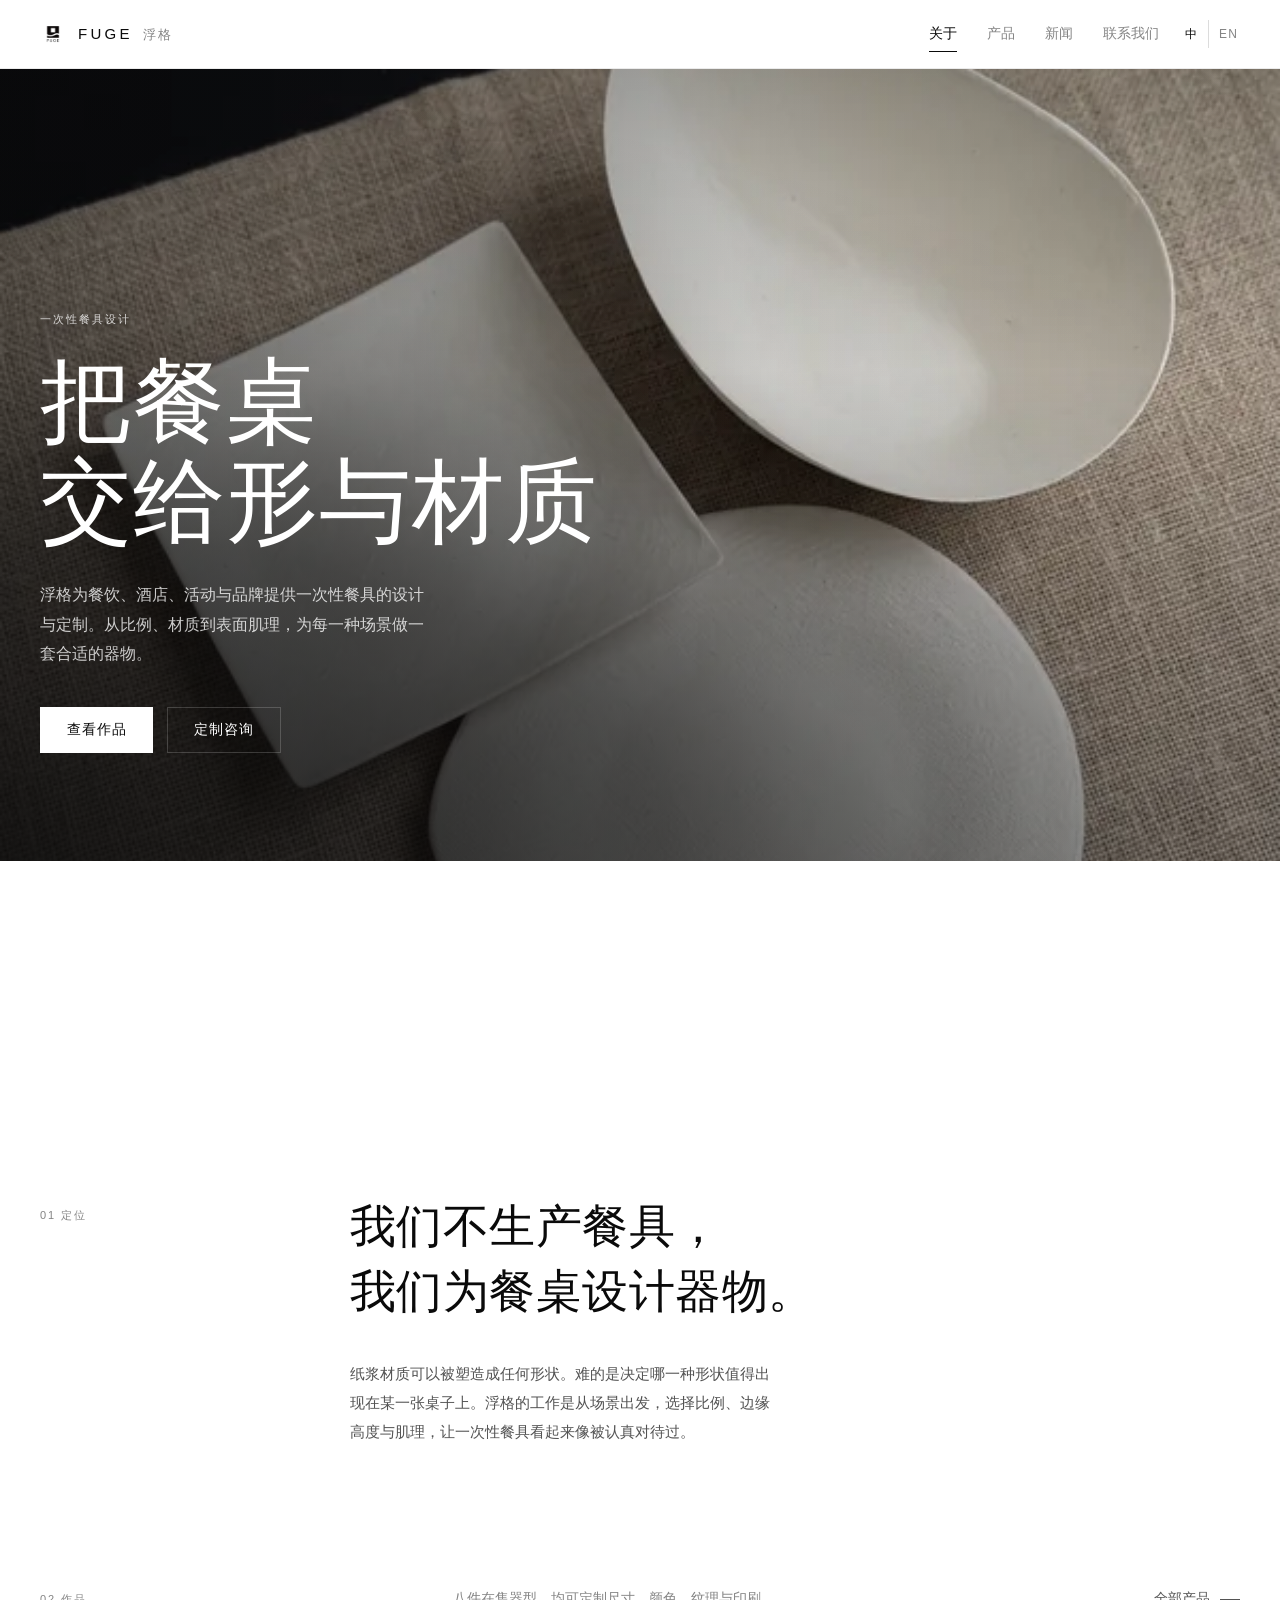
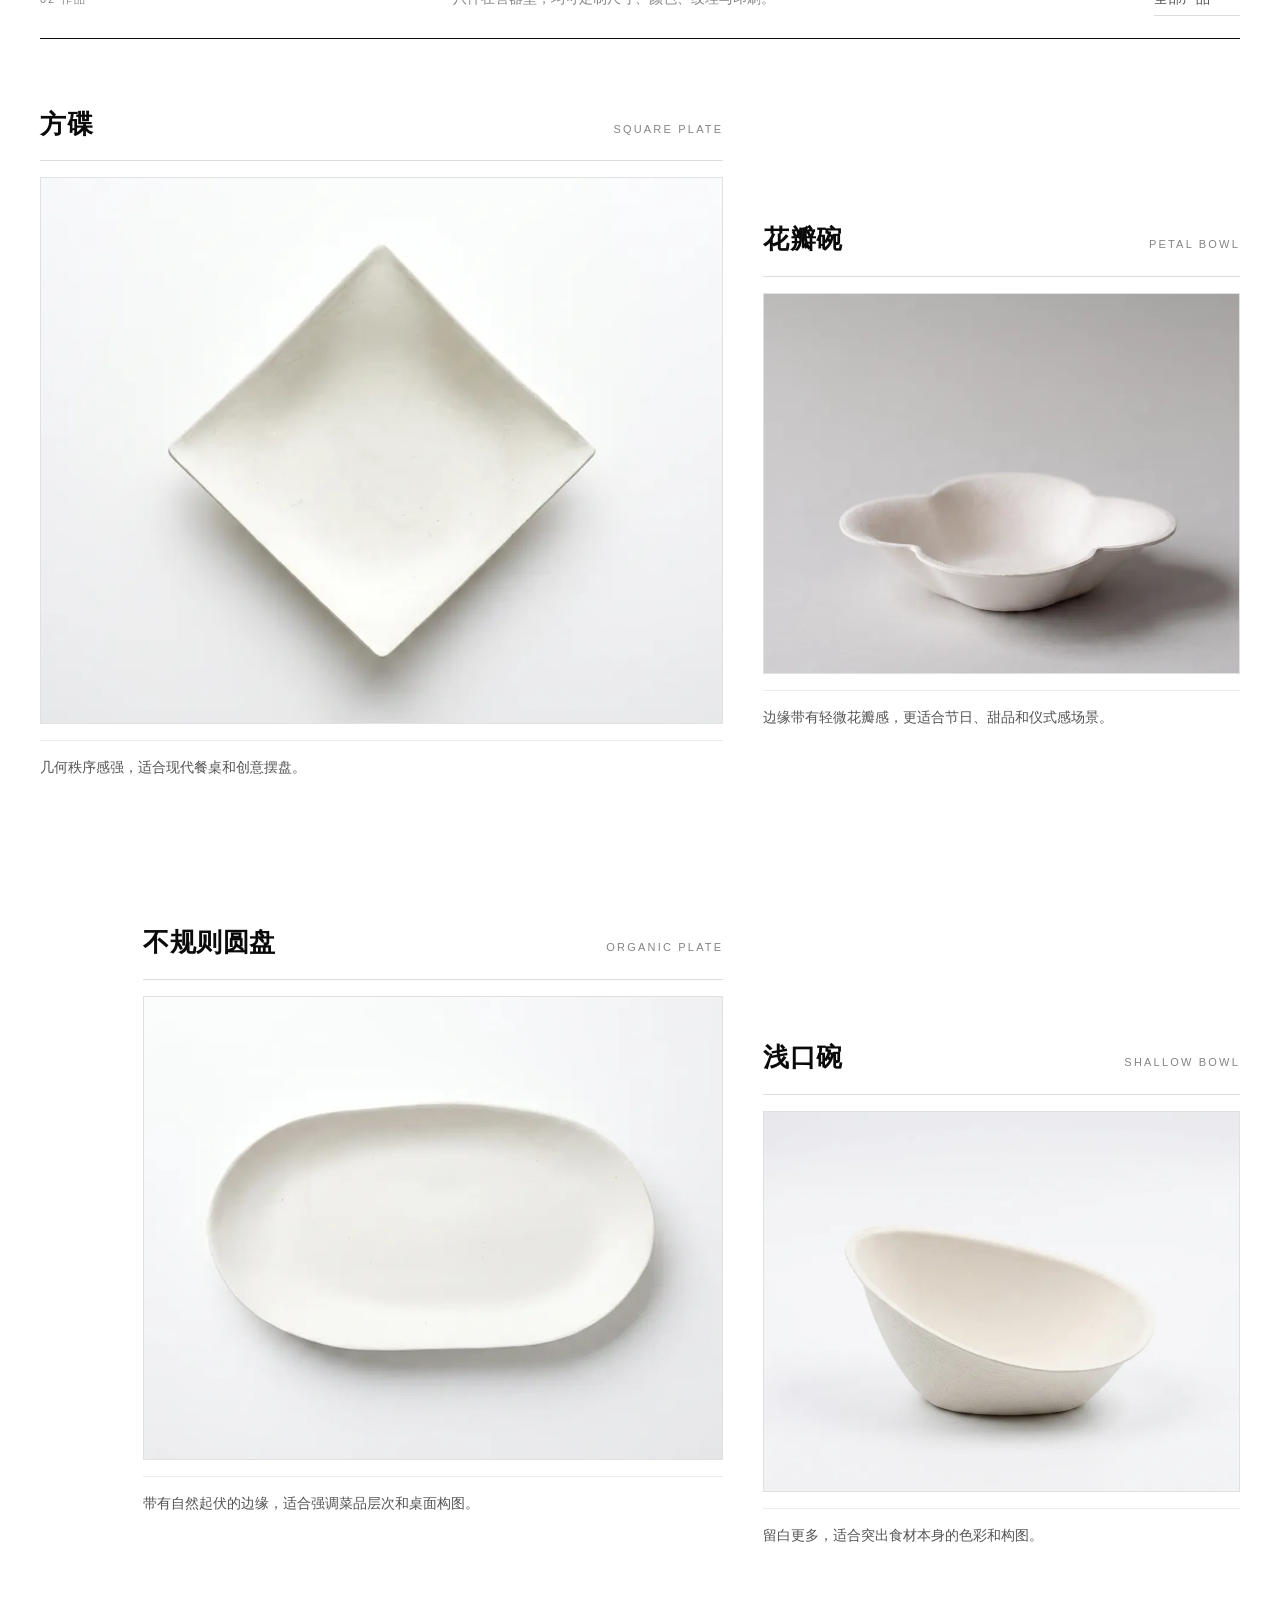
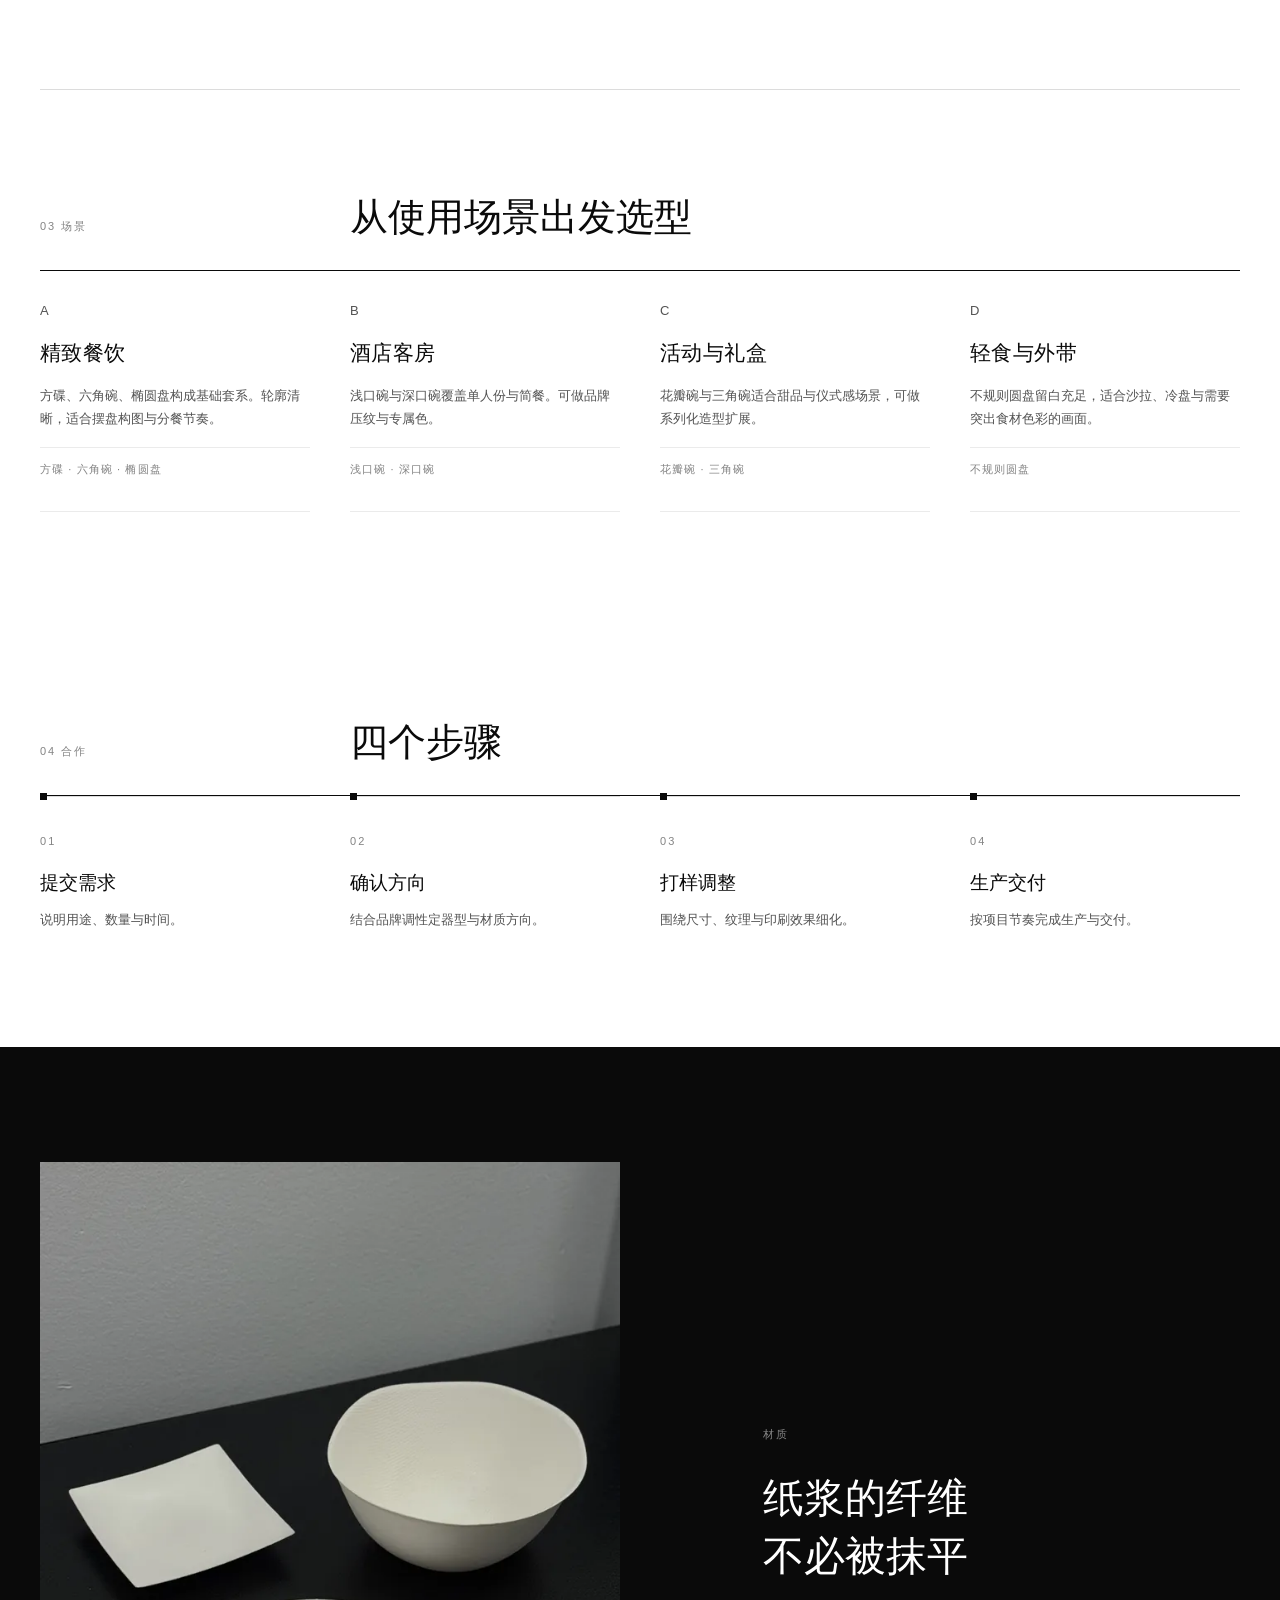
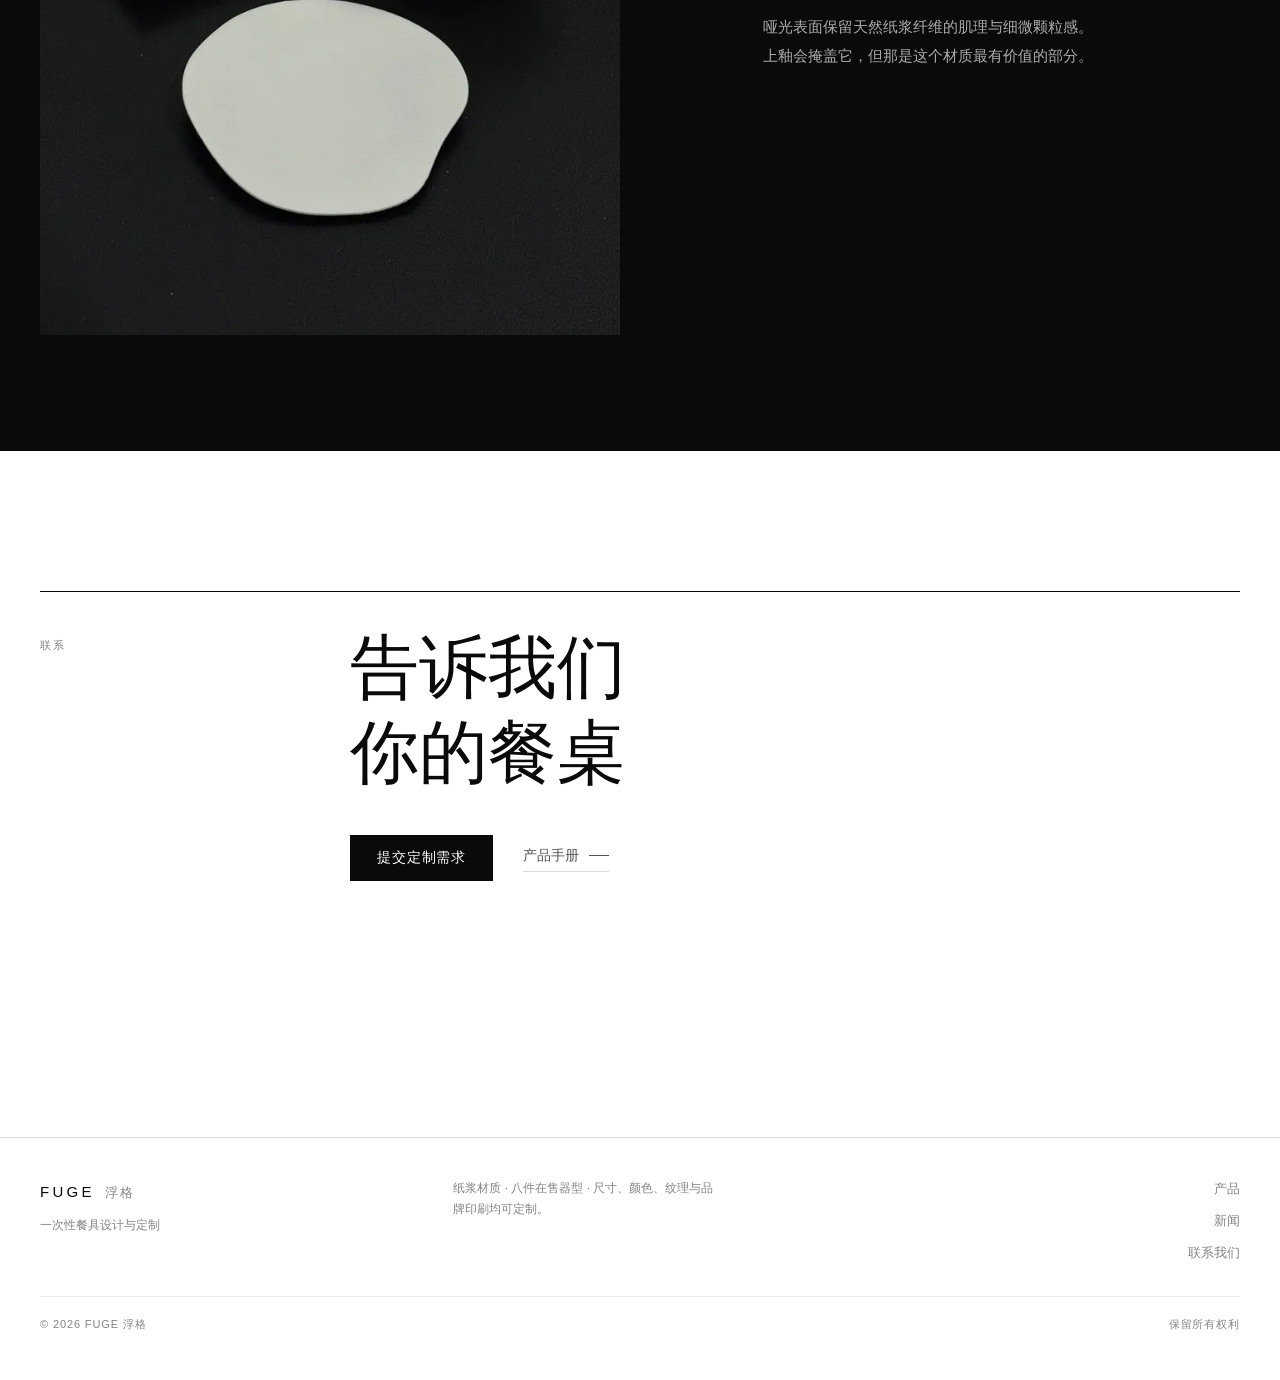
==== commit 8b046550: "Absolute og:image and canonical URLs so link previews resolve; add robots.txt and sitemap.xml" ====
--- a/index.html
+++ b/index.html
@@ -14,7 +14,12 @@
   <meta property="og:site_name" content="浮格 FUGE">
   <meta property="og:title" content="浮格 FUGE｜一次性餐具设计与定制">
   <meta property="og:description" content="为餐饮、酒店、活动与品牌设计纸浆餐具。八件在售器型，尺寸、颜色、纹理与印刷均可定制。">
-  <meta property="og:image" content="assets/og-cover.jpg">
+  <!-- 换成自有域名后，把下面四行的地址整体替换 -->
+  <link rel="canonical" href="https://zzz2510297686.github.io/fuge/">
+  <meta property="og:url" content="https://zzz2510297686.github.io/fuge/">
+  <meta property="og:image" content="https://zzz2510297686.github.io/fuge/assets/og-cover.jpg">
+  <meta property="og:image:width" content="1200">
+  <meta property="og:image:height" content="630">
   <meta property="og:locale" content="zh_CN">
   <meta name="twitter:card" content="summary_large_image">
 </head>
